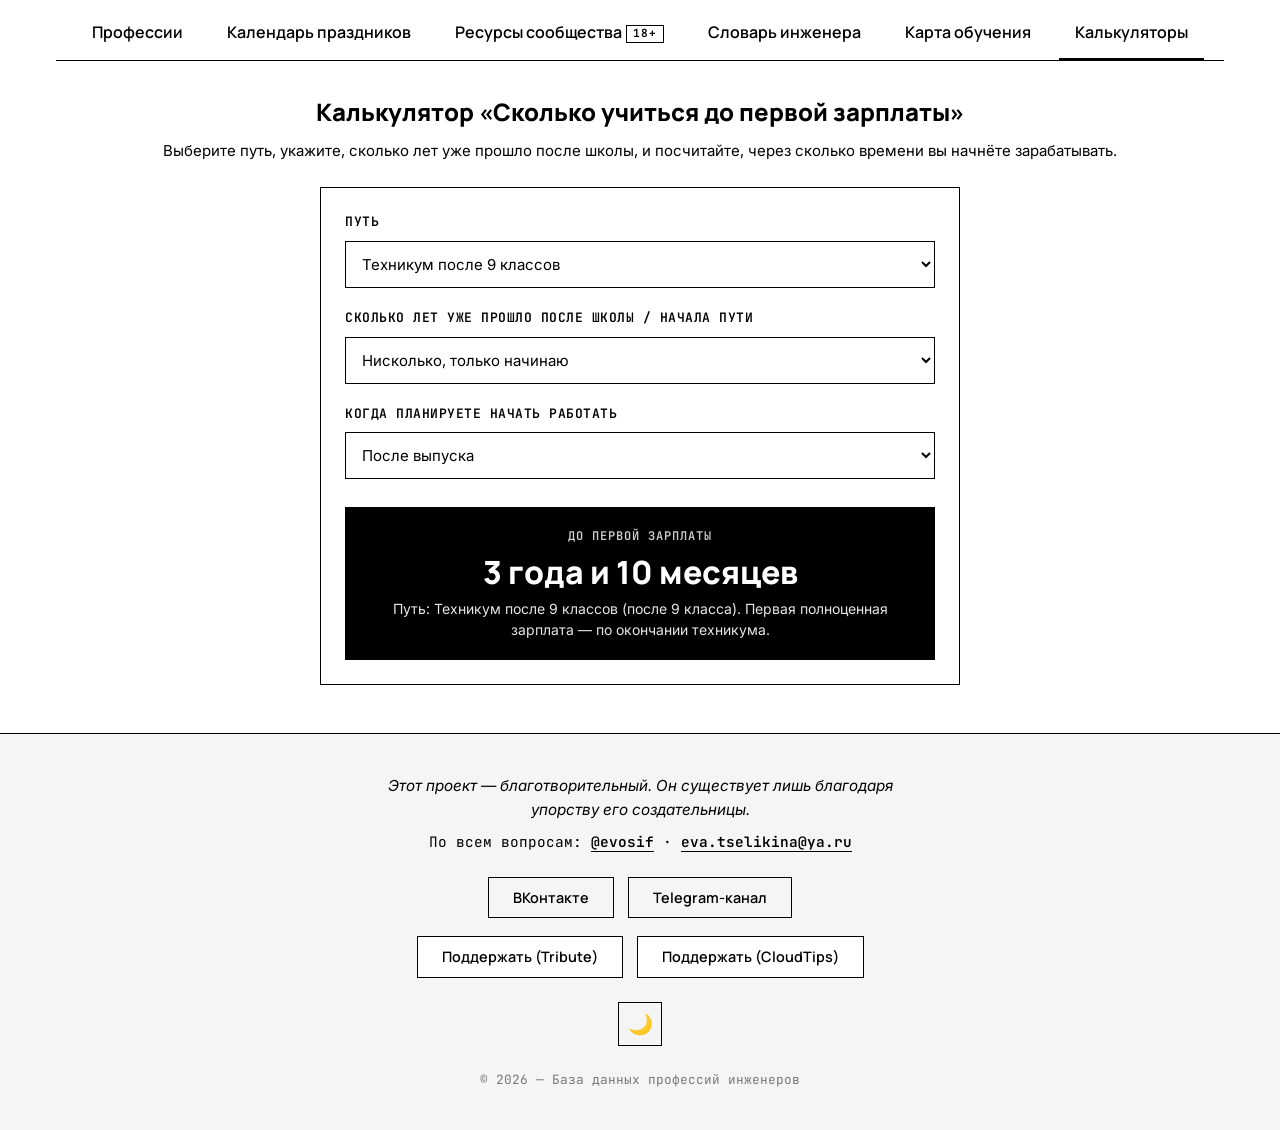
==== calculator.html @ 5b9c7bde "Let's go" ====
<!DOCTYPE html>
<html lang="ru">
<head>
    <meta charset="UTF-8">
    <meta name="viewport" content="width=device-width, initial-scale=1.0">
    <title>Калькуляторы — База данных профессий инженеров</title>
    <link rel="stylesheet" href="style.css">
</head>
<body>
    <div class="eng-calendar-root">
        <nav class="eng-tabs">
            <a href="index.html" class="eng-tab">Профессии</a>
            <a href="calendar.html" class="eng-tab">Календарь праздников</a>
            <a href="resources.html" class="eng-tab">Ресурсы сообщества<span class="age-badge">18+</span></a>
            <a href="dictionary.html" class="eng-tab">Словарь инженера</a>
            <a href="map.html" class="eng-tab">Карта обучения</a>
            <a href="calculator.html" class="eng-tab active">Калькуляторы</a>
        </nav>

        <main>
            <div class="calc-section">
                <h3 class="calc-heading">Калькулятор «Сколько учиться до первой зарплаты»</h3>
                <p class="calc-subtitle">Выберите путь, укажите, сколько лет уже прошло после школы, и посчитайте, через сколько времени вы начнёте зарабатывать.</p>

                <div class="calc-layout">
                    <div class="calc-controls">
                        <div class="calc-field">
                            <label for="calcPath">Путь</label>
                            <select id="calcPath">
                                <option value="college9">Техникум после 9 классов</option>
                                <option value="college11">Техникум после 11 классов</option>
                                <option value="college9_uni">Техникум → вуз</option>
                                <option value="unibach">Вуз: бакалавриат (после 11 классов)</option>
                                <option value="unispec">Вуз: специалитет (после 11 классов)</option>
                                <option value="unimaster">Вуз: бакалавриат + магистратура</option>
                            </select>
                        </div>

                        <div class="calc-field">
                            <label for="calcAge">Сколько лет уже прошло после школы / начала пути</label>
                            <select id="calcAge">
                                <option value="0">Нисколько, только начинаю</option>
                                <option value="1">1 год</option>
                                <option value="2">2 года</option>
                                <option value="3">3 года</option>
                                <option value="4">4 года</option>
                                <option value="5">5 лет</option>
                                <option value="6">6 лет и больше</option>
                            </select>
                        </div>

                        <div class="calc-field">
                            <label for="calcWork">Когда планируете начать работать</label>
                            <select id="calcWork">
                                <option value="after">После выпуска</option>
                                <option value="during">Во время учёбы (совмещать)</option>
                            </select>
                        </div>

                        <div class="calc-result">
                            <p class="calc-result-label">До первой зарплаты</p>
                            <p class="calc-result-value" id="calcResultValue">—</p>
                            <p class="calc-result-hint" id="calcResultHint"></p>
                        </div>
                    </div>
                </div>
            </div>
        </main>
    </div>

    <footer>
        <div class="container">
            <div class="footer-mission">
                <p class="footer-mission-text">Этот проект — благотворительный. Он существует лишь благодаря упорству его создательницы.</p>
                <p class="footer-mission-contact">По всем вопросам: <a href="https://t.me/evosif" class="footer-contact-link" target="_blank" rel="noopener noreferrer">@evosif</a> · <a href="mailto:eva.tselikina@ya.ru" class="footer-contact-link">eva.tselikina@ya.ru</a></p>
            </div>
            <div class="footer-links">
                <a href="https://vk.ru/engigirling" class="footer-btn" target="_blank" rel="noopener noreferrer">ВКонтакте</a>
                <a href="https://t.me/enjigirling" class="footer-btn" target="_blank" rel="noopener noreferrer">Telegram-канал</a>
            </div>
            <div class="footer-donations">
                <a href="https://web.tribute.tg/d/Mue" class="footer-btn footer-btn--donate" target="_blank" rel="noopener noreferrer">Поддержать (Tribute)</a>
                <a href="https://pay.cloudtips.ru/p/72472d16" class="footer-btn footer-btn--donate" target="_blank" rel="noopener noreferrer">Поддержать (CloudTips)</a>
            </div>
            <div class="footer-theme">
                <button class="theme-toggle" id="themeToggle" aria-label="Переключить тему">🌙</button>
            </div>
            <p class="footer-copy">© 2026 — База данных профессий инженеров</p>
        </div>
    </footer>

    <script src="map-calc.js"></script>
    <script src="theme.js"></script>
</body>
</html>
---- style.css ----
@import url('https://fonts.googleapis.com/css2?family=Manrope:wght@400;600;700;800&family=Inter:wght@400;500;600&family=JetBrains+Mono:wght@400;600&display=swap');

/* ============================
   ENGINEER.CALENDAR — FULL CSS
   Чёрно-белая инженерная тема
   ============================ */

:root {
  --bg: #FFFFFF;
  --bg-block: #F5F5F5;
  --text-primary: #000000;
  --text-body: #000000;
  --text-secondary: #000000;
  --border: #000000;
  --btn-bg: #000000;
  --btn-text: #FFFFFF;
  --font-heading: 'Manrope', 'Segoe UI', sans-serif;
  --font-body: 'Inter', -apple-system, BlinkMacSystemFont, 'Segoe UI', Roboto, Arial, sans-serif;
  --font-mono: 'JetBrains Mono', 'Consolas', monospace;
  --radius: 0px;
  --gap: 24px;
  --container: 1200px;
  --step: 8px;
}

.theme-dark {
  --bg: #121212;
  --bg-block: #1E1E1E;
  --text-primary: #FFFFFF;
  --text-body: #E0E0E0;
  --text-secondary: #FFFFFF;
  --border: #FFFFFF;
  --btn-bg: #FFFFFF;
  --btn-text: #000000;
}

.theme-toggle {
  position: static;
  width: 44px;
  height: 44px;
  background: none;
  border: 1px solid var(--border);
  color: var(--text-primary);
  font-size: 20px;
  cursor: pointer;
  border-radius: var(--radius);
  line-height: 1;
  z-index: 10;
}

.footer-theme {
  display: flex;
  justify-content: center;
  margin: 0 0 24px;
}

* {
  margin: 0;
  padding: 0;
  box-sizing: border-box;
}

body {
  font-family: var(--font-body);
  color: var(--text-body);
  background: var(--bg);
  line-height: 1.6;
  -webkit-font-smoothing: antialiased;
  transition: background 0.2s ease, color 0.2s ease;
}

.eng-calendar-root {
  max-width: var(--container);
  margin: 0 auto;
  padding: 0 16px;
  position: relative;
}

.eng-tabs {
  display: flex;
  justify-content: center;
  gap: 12px;
  margin-bottom: 32px;
  flex-wrap: wrap;
  border-bottom: 1px solid var(--border);
  padding-top: 8px;
}

.eng-tab {
  background: none;
  border: none;
  padding: 12px 16px;
  color: var(--text-secondary);
  font-family: var(--font-heading);
  font-size: 16px;
  font-weight: 600;
  cursor: pointer;
  border-bottom: 2px solid transparent;
  text-decoration: none;
  transition: color 0.2s ease, border-color 0.2s ease;
}

.eng-tab:hover {
  color: var(--text-primary);
}

.eng-tab.active {
  color: var(--text-primary);
  border-bottom-color: var(--text-primary);
}

.age-badge {
  display: inline-block;
  padding: 0 6px;
  border: 1px solid currentColor;
  color: inherit;
  font-family: var(--font-mono);
  font-size: 0.7rem;
  font-weight: 600;
  letter-spacing: 1px;
  line-height: 1.4;
  margin-left: 4px;
  vertical-align: middle;
}

.eng-filters {
  display: flex;
  justify-content: center;
  align-items: center;
  gap: 16px;
  margin-bottom: 32px;
  flex-wrap: wrap;
}

.eng-filters select,
.eng-filters input[type="text"] {
  padding: 10px 12px;
  border: 1px solid var(--border);
  background: var(--bg);
  font-family: var(--font-body);
  font-size: 14px;
  color: var(--text-primary);
  border-radius: var(--radius);
  outline: none;
  transition: border-color 0.2s ease;
}

.eng-filters select:focus,
.eng-filters input[type="text"]:focus {
  border-color: var(--text-primary);
}

.eng-filter-btn {
  padding: 10px 16px;
  border: 1px solid var(--border);
  background: var(--bg);
  color: var(--text-primary);
  font-family: var(--font-heading);
  font-size: 14px;
  font-weight: 600;
  cursor: pointer;
  border-radius: var(--radius);
  transition: border-color 0.2s ease, background 0.2s ease;
}

.eng-filter-btn:hover {
  border-color: var(--text-primary);
}

.eng-filter-btn.active {
  background: var(--btn-bg);
  color: var(--btn-text);
  border-color: var(--btn-bg);
}

.eng-months-wrap {
  display: flex;
  justify-content: center;
  flex-wrap: wrap;
  gap: 8px;
  padding-bottom: 8px;
}

.eng-month-btn {
  flex-shrink: 0;
  padding: 10px 16px;
  border: 1px solid var(--border);
  background: var(--bg);
  color: var(--text-primary);
  font-family: var(--font-heading);
  font-size: 14px;
  font-weight: 500;
  cursor: pointer;
  border-radius: var(--radius);
  transition: border-color 0.2s ease, background 0.2s ease;
}

.eng-month-btn:hover {
  border-color: var(--text-primary);
}

.eng-month-btn.active {
  background: var(--btn-bg);
  color: var(--btn-text);
  border-color: var(--btn-bg);
}

.eng-grid {
  display: grid;
  grid-template-columns: repeat(auto-fill, minmax(300px, 1fr));
  gap: var(--gap);
}

#professionsGrid {
  grid-template-columns: repeat(auto-fit, minmax(min(300px, 100%), 1fr));
  align-items: stretch;
}

.eng-card {
  background: var(--bg);
  border: 1px solid var(--border);
  border-radius: var(--radius);
  padding: 24px;
  display: flex;
  flex-direction: column;
  gap: 12px;
  transition: transform 0.2s ease, border-color 0.2s ease;
}

#professionsGrid .eng-card {
  min-width: 0;
}

.eng-card:hover {
  transform: scale(1.02);
  border-color: var(--text-primary);
}

.eng-card--link {
  text-decoration: none;
  color: inherit;
}

.eng-card--clickable {
  cursor: pointer;
}

.eng-date {
  font-family: var(--font-mono);
  font-size: 16px;
  font-weight: 700;
  color: var(--btn-text);
  background: var(--btn-bg);
  padding: 8px;
  text-align: center;
  border-radius: var(--radius);
  letter-spacing: 1px;
}

.eng-icon {
  font-size: 2rem;
  text-align: center;
}

.eng-title {
  font-family: var(--font-heading);
  font-size: 20px;
  font-weight: 700;
  color: var(--text-primary);
  margin: 0;
  overflow-wrap: break-word;
  word-break: normal;
  hyphens: auto;
}

.eng-prof {
  font-family: var(--font-body);
  font-size: 13px;
  color: var(--text-secondary);
  text-transform: uppercase;
  letter-spacing: 0.5px;
  margin: 0;
}

.eng-salary {
  font-family: var(--font-mono);
  font-size: 15px;
  font-weight: 600;
  color: var(--text-primary);
  margin: 0;
}

.eng-desc {
  font-family: var(--font-body);
  font-size: 14px;
  line-height: 1.5;
  color: var(--text-body);
  margin: 0;
  overflow-wrap: break-word;
  word-break: normal;
}

.eng-resource-link {
  margin-top: auto;
  font-family: var(--font-heading);
  font-size: 14px;
  font-weight: 600;
  color: var(--text-primary);
  border-bottom: 1px solid var(--text-primary);
}

.eng-divider {
  border: none;
  border-top: 1px solid var(--border);
  margin: 48px 0;
}

.eng-btn {
  display: inline-block;
  background: var(--btn-bg);
  color: var(--btn-text);
  padding: 14px 24px;
  border: none;
  border-radius: var(--radius);
  font-family: var(--font-heading);
  font-size: 16px;
  font-weight: 600;
  cursor: pointer;
  text-decoration: none;
  transition: background 0.2s ease;
}

.eng-btn:hover {
  background: var(--btn-bg);
}

.eng-empty {
  text-align: center;
  padding: 64px 16px;
  color: var(--text-secondary);
  font-size: 16px;
  border: 1px dashed var(--border);
}

.eng-pagination {
  display: flex;
  justify-content: space-between;
  align-items: center;
  margin-top: 48px;
  padding-top: 24px;
  border-top: 1px solid var(--border);
}

.eng-pagination button {
  padding: 10px 20px;
  border: 1px solid var(--border);
  background: var(--bg);
  color: var(--text-primary);
  font-family: var(--font-heading);
  font-size: 14px;
  font-weight: 600;
  cursor: pointer;
  border-radius: var(--radius);
  transition: border-color 0.2s ease, background 0.2s ease;
}

.eng-pagination button:hover {
  border-color: var(--text-primary);
  background: var(--bg-block);
}

.eng-pagination button:disabled {
  opacity: 0.3;
  cursor: default;
}

.eng-pagination span {
  font-family: var(--font-mono);
  font-size: 14px;
  color: var(--text-secondary);
}

/* ==== Модальное окно ==== */
.modal-overlay {
  display: none;
  position: fixed;
  top: 0; left: 0; right: 0; bottom: 0;
  background: rgba(0,0,0,0.6);
  z-index: 1000;
  overflow-y: auto;
  padding: 30px 16px;
}

.modal-overlay.active { display: block; }

.modal {
  background: var(--bg);
  max-width: 760px;
  margin: 0 auto;
  padding: 32px;
  position: relative;
  border: 1px solid var(--border);
  border-radius: var(--radius);
}

.modal-close {
  position: absolute;
  top: 12px;
  right: 16px;
  background: none;
  border: none;
  font-size: 1.8rem;
  cursor: pointer;
  color: var(--text-secondary);
  line-height: 1;
}
.modal-close:hover { color: var(--text-primary); }

.modal-header {
  display: flex;
  align-items: center;
  gap: 12px;
  margin-bottom: 24px;
  padding-bottom: 16px;
  border-bottom: 2px solid var(--text-primary);
}

.modal-header .icon { font-size: 2.5rem; }
.modal-header h2 {
  font-family: var(--font-heading);
  font-size: 1.6rem;
  color: var(--text-primary);
}

.modal-section { margin-bottom: 24px; }

.modal-section h3 {
  font-family: var(--font-heading);
  font-size: 1.1rem;
  margin-bottom: 10px;
  color: var(--text-primary);
  display: flex;
  align-items: center;
  gap: 8px;
}

.modal-section h3::before {
  content: '';
  display: inline-block;
  width: 4px;
  height: 18px;
  background: var(--text-primary);
}

.info-grid {
  display: grid;
  grid-template-columns: repeat(auto-fit, minmax(160px, 1fr));
  gap: 12px;
}

.info-item {
  background: var(--bg-block);
  padding: 12px;
  border: 1px solid var(--border);
  border-radius: var(--radius);
}

.info-item .label { font-size: 0.8rem; color: var(--text-secondary); display: block; margin-bottom: 4px; }
.info-item .value { font-family: var(--font-mono); font-size: 0.95rem; font-weight: 600; color: var(--text-primary); }

.career-list { list-style: none; border: 1px solid var(--border); border-radius: var(--radius); }

.career-list li {
  display: grid;
  grid-template-columns: 1fr 120px 130px;
  gap: 12px;
  align-items: center;
  padding: 10px 14px;
  border-bottom: 1px solid var(--border);
}
.career-list li:last-child { border-bottom: none; }
.career-list .role { font-weight: 500; }
.career-list .meta { color: var(--text-secondary); font-size: 0.85rem; text-align: center; }
.career-list .sal { font-family: var(--font-mono); font-weight: 600; text-align: right; }

.day-grid { display: grid; gap: 8px; }

.day-item {
  display: grid;
  grid-template-columns: 90px 1fr;
  gap: 12px;
  padding: 10px 14px;
  background: var(--bg-block);
  border: 1px solid var(--border);
  border-radius: var(--radius);
}
.day-item .time { font-family: var(--font-mono); font-weight: 600; }
.day-item .desc { color: var(--text-body); font-size: 0.95rem; }

.two-col { display: grid; grid-template-columns: 1fr 1fr; gap: 12px; }
.two-col .col { padding: 16px; border: 1px solid var(--border); border-radius: var(--radius); }
.two-col .col.easy { background: var(--bg-block); border-left: 4px solid var(--text-primary); }
.two-col .col.hard { background: var(--bg-block); border-left: 4px solid var(--text-secondary); }
.two-col .col h4 { font-family: var(--font-heading); font-size: 0.95rem; margin-bottom: 6px; }
.two-col .col p { font-size: 0.9rem; color: var(--text-body); }

.tag-list { display: flex; flex-wrap: wrap; gap: 6px; }
.tag {
  background: var(--bg-block);
  padding: 5px 12px;
  font-family: var(--font-mono);
  font-size: 0.8rem;
  border: 1px solid var(--border);
  border-radius: var(--radius);
  color: var(--text-body);
}

/* ==== Подвал ==== */
footer {
  background: var(--bg-block);
  color: var(--text-secondary);
  text-align: center;
  padding: 40px 0;
  border-top: 1px solid var(--border);
  margin-top: 48px;
}

.footer-mission { max-width: 560px; margin: 0 auto 24px; padding: 0 10px; }

.footer-mission-text {
  font-family: var(--font-body);
  font-size: 0.95rem;
  line-height: 1.6;
  color: var(--text-body);
  margin-bottom: 8px;
  font-style: italic;
}

.footer-mission-contact { font-family: var(--font-mono); font-size: 0.9rem; color: var(--text-secondary); }

.footer-contact-link {
  color: var(--text-primary);
  text-decoration: none;
  font-weight: 600;
  border-bottom: 1px solid var(--border);
  transition: all 0.2s;
}
.footer-contact-link:hover { border-bottom-color: var(--text-primary); }

.footer-links,
.footer-donations {
  display: flex;
  justify-content: center;
  gap: 14px;
  margin-bottom: 18px;
  flex-wrap: wrap;
}
.footer-donations { margin-bottom: 24px; }

.footer-btn {
  padding: 8px 24px;
  background: transparent;
  color: var(--text-primary);
  text-decoration: none;
  font-family: var(--font-heading);
  font-weight: 600;
  font-size: 0.9rem;
  border: 1px solid var(--border);
  border-radius: var(--radius);
  transition: all 0.2s;
}
.footer-btn:hover { background: var(--btn-bg); color: var(--btn-text); border-color: var(--btn-bg); }
.footer-btn--donate { border-color: var(--border); background: var(--bg); }

.footer-copy { font-family: var(--font-mono); font-size: 0.8rem; opacity: 0.5; }

/* ============================================
   ИНТЕРАКТИВНАЯ КАРТА ОБУЧЕНИЯ
   ============================================ */
.map-intro {
  text-align: center;
  margin-bottom: 32px;
}

.map-title {
  font-family: var(--font-heading);
  font-size: 28px;
  font-weight: 800;
  color: var(--text-primary);
  margin-bottom: 8px;
}

.map-subtitle {
  font-family: var(--font-body);
  font-size: 15px;
  color: var(--text-body);
  max-width: 640px;
  margin: 0 auto;
}

.map-layout {
  display: grid;
  grid-template-columns: 1.6fr 1fr;
  gap: 32px;
  align-items: start;
}

.map-canvas {
  border: 1px solid var(--border);
  padding: 16px;
  background: var(--bg);
}

.eng-map-svg {
  width: 100%;
  height: auto;
  display: block;
}

.eng-district {
  fill: var(--bg-block);
  stroke: var(--border);
  stroke-width: 1.5;
  cursor: pointer;
  transition: fill 0.2s ease;
}

.eng-district--ready {
  pointer-events: auto;
}

.eng-district:hover,
.eng-district.hover {
  fill: #D9D9D9;
}

.eng-district.active {
  fill: var(--btn-bg);
  stroke-width: 2.5;
}

.eng-marker {
  fill: var(--btn-bg);
  stroke: var(--bg);
  stroke-width: 2;
  cursor: pointer;
  pointer-events: all;
}

.eng-marker.active {
  fill: var(--btn-bg);
  stroke: var(--bg);
  stroke-width: 2;
}

.eng-district-label {
  font-family: var(--font-mono);
  font-size: 13px;
  font-weight: 600;
  fill: var(--text-primary);
  text-anchor: middle;
  pointer-events: none;
  user-select: none;
}

.map-sidebar {
  border: 1px solid var(--border);
  padding: 20px;
  background: var(--bg);
}

.map-reset {
  width: 100%;
  margin-bottom: 20px;
  text-align: center;
}

.map-toggle {
  display: flex;
  gap: 8px;
  margin-bottom: 20px;
  flex-wrap: wrap;
}

.map-toggle .eng-filter-btn {
  flex: 1;
  min-width: 130px;
}

.map-explain {
  border: 1px solid var(--border);
  background: var(--bg-block);
  padding: 14px;
  margin-bottom: 20px;
}

.map-explain-title {
  font-family: var(--font-heading);
  font-size: 14px;
  font-weight: 700;
  color: var(--text-primary);
  margin-bottom: 6px;
}

.map-explain p {
  font-family: var(--font-body);
  font-size: 13px;
  line-height: 1.55;
  color: var(--text-body);
  margin-bottom: 6px;
}
.map-explain p:last-child { margin-bottom: 0; }

.map-panel-head {
  display: flex;
  align-items: baseline;
  justify-content: space-between;
  gap: 8px;
  margin-bottom: 16px;
  padding-bottom: 12px;
  border-bottom: 2px solid var(--text-primary);
  flex-wrap: wrap;
}

.map-count {
  font-family: var(--font-mono);
  font-size: 13px;
  color: var(--text-secondary);
}

.map-uni-list {
  display: flex;
  flex-direction: column;
  gap: 16px;
}

.map-uni-card {
  border: 1px solid var(--border);
  padding: 14px;
  background: var(--bg-block);
}

.map-uni-name {
  font-family: var(--font-heading);
  font-size: 16px;
  font-weight: 700;
  color: var(--text-primary);
  margin-bottom: 2px;
}

.map-uni-city {
  font-family: var(--font-body);
  font-size: 13px;
  color: var(--text-secondary);
  margin-bottom: 6px;
}

.map-uni-kind {
  font-family: var(--font-mono);
  font-size: 11px;
  text-transform: uppercase;
  letter-spacing: 0.5px;
}

.map-uni-profile {
  display: inline-block;
  font-family: var(--font-mono);
  font-size: 11px;
  font-weight: 600;
  letter-spacing: 0.5px;
  text-transform: uppercase;
  border: 1px solid var(--border);
  padding: 2px 8px;
  color: var(--text-primary);
  margin-bottom: 8px;
}

.map-uni-focus {
  font-family: var(--font-body);
  font-size: 14px;
  color: var(--text-body);
  margin-bottom: 10px;
}

.map-detail-list {
  border-top: 1px solid var(--border);
}

.map-detail {
  display: grid;
  grid-template-columns: 130px 1fr;
  gap: 10px;
  padding: 8px 0;
  border-bottom: 1px dashed var(--border);
}
.map-detail:last-child { border-bottom: none; }

.map-detail-label {
  font-family: var(--font-mono);
  font-size: 12px;
  font-weight: 600;
  color: var(--text-secondary);
  text-transform: uppercase;
  letter-spacing: 0.3px;
}

.map-detail-value {
  font-family: var(--font-body);
  font-size: 13px;
  line-height: 1.45;
  color: var(--text-body);
}

.map-detail-value.ok {
  font-weight: 600;
}

.map-placeholder {
  text-align: center;
  padding: 32px 8px;
  border: 1px dashed var(--border);
}

.map-placeholder-title {
  font-family: var(--font-heading);
  font-size: 17px;
  font-weight: 700;
  color: var(--text-primary);
  margin-bottom: 8px;
}

.map-placeholder-text {
  font-family: var(--font-body);
  font-size: 14px;
  color: var(--text-body);
}

/* ============================================
   КАЛЬКУЛЯТОР
   ============================================ */
.calc-section {
  margin-top: 16px;
}

.calc-heading {
  font-family: var(--font-heading);
  font-size: 24px;
  font-weight: 800;
  color: var(--text-primary);
  text-align: center;
  margin-bottom: 8px;
}

.calc-subtitle {
  font-family: var(--font-body);
  font-size: 15px;
  color: var(--text-body);
  text-align: center;
  margin-bottom: 24px;
}

.calc-layout {
  max-width: 640px;
  margin: 0 auto;
  border: 1px solid var(--border);
  padding: 24px;
  background: var(--bg);
}

.calc-controls {
  display: flex;
  flex-direction: column;
  gap: 20px;
}

.calc-field {
  display: flex;
  flex-direction: column;
  gap: 8px;
}

.calc-field label {
  font-family: var(--font-mono);
  font-size: 13px;
  font-weight: 600;
  text-transform: uppercase;
  letter-spacing: 0.5px;
  color: var(--text-secondary);
}

.calc-field select {
  padding: 12px;
  border: 1px solid var(--border);
  background: var(--bg);
  font-family: var(--font-body);
  font-size: 15px;
  color: var(--text-primary);
  border-radius: var(--radius);
  outline: none;
}

.calc-field select:focus {
  border-color: var(--text-primary);
}

.calc-result {
  margin-top: 8px;
  padding: 20px;
  background: var(--btn-bg);
  text-align: center;
}

.calc-result-label {
  font-family: var(--font-mono);
  font-size: 12px;
  font-weight: 600;
  text-transform: uppercase;
  letter-spacing: 1px;
  color: var(--btn-text);
  opacity: 0.8;
  margin-bottom: 8px;
}

.calc-result-value {
  font-family: var(--font-heading);
  font-size: 32px;
  font-weight: 800;
  color: var(--btn-text);
  line-height: 1.1;
  margin-bottom: 8px;
}

.calc-result-hint {
  font-family: var(--font-body);
  font-size: 14px;
  line-height: 1.5;
  color: var(--btn-text);
  opacity: 0.9;
}

/* ============================================
   ЛЬГОТЫ И ОЛИМПИАДЫ
   ============================================ */
.benefits-section {
  margin-top: 16px;
}

.benefits-heading {
  font-family: var(--font-heading);
  font-size: 24px;
  font-weight: 800;
  color: var(--text-primary);
  text-align: center;
  margin-bottom: 24px;
}

.benefits-grid {
  display: grid;
  grid-template-columns: repeat(auto-fill, minmax(300px, 1fr));
  gap: var(--gap);
}

.benefit-card {
  background: var(--bg);
  border: 1px solid var(--border);
  border-radius: var(--radius);
  padding: 20px;
}

.benefit-title {
  font-family: var(--font-heading);
  font-size: 17px;
  font-weight: 700;
  color: var(--text-primary);
  margin-bottom: 10px;
}

.benefit-card p {
  font-family: var(--font-body);
  font-size: 14px;
  line-height: 1.55;
  color: var(--text-body);
}

.benefits-note {
  margin-top: 24px;
  padding: 14px;
  border: 1px dashed var(--border);
  font-family: var(--font-body);
  font-size: 13px;
  line-height: 1.5;
  color: var(--text-body);
}

/* ============================================
   ДОПОЛНИТЕЛЬНЫЕ ДАННЫЕ В КАРТОЧКЕ ПРОФЕССИИ
   ============================================ */
.eng-card-info {
  display: grid;
  grid-template-columns: 1fr 1fr;
  gap: 8px 14px;
  padding-top: 12px;
  margin-top: 4px;
  border-top: 1px dashed var(--border);
}

.eng-card-info > div {
  display: flex;
  flex-direction: column;
  gap: 2px;
  min-width: 0;
}

.eng-card-info > div span {
  font-family: var(--font-mono);
  font-size: 10px;
  font-weight: 600;
  letter-spacing: 0.4px;
  text-transform: uppercase;
  color: var(--text-secondary);
  opacity: 0.7;
}

.eng-card-info > div b {
  font-family: var(--font-mono);
  font-size: 13px;
  font-weight: 600;
  color: var(--text-primary);
  overflow-wrap: break-word;
}

.eng-card-edu {
  font-family: var(--font-body);
  font-size: 13px;
  color: var(--text-body);
  margin: 0;
  padding-top: 10px;
  border-top: 1px dashed var(--border);
}

.eng-card-edu span {
  font-family: var(--font-mono);
  font-size: 10px;
  font-weight: 600;
  letter-spacing: 0.4px;
  text-transform: uppercase;
  color: var(--text-secondary);
  opacity: 0.7;
  margin-right: 6px;
}

.eng-card-growth {
  padding-top: 10px;
  border-top: 1px dashed var(--border);
}

.eng-card-growth-title {
  font-family: var(--font-mono);
  font-size: 10px;
  font-weight: 600;
  letter-spacing: 0.4px;
  text-transform: uppercase;
  color: var(--text-secondary);
  opacity: 0.7;
  margin: 0 0 6px;
}

.eng-card-growth ul {
  list-style: none;
  padding: 0;
  margin: 0;
  display: flex;
  flex-direction: column;
  gap: 4px;
}

.eng-card-growth li {
  display: grid;
  grid-template-columns: 1fr auto;
  gap: 4px 8px;
  font-size: 12px;
  line-height: 1.35;
}

.eng-card-growth li b {
  font-weight: 600;
  color: var(--text-primary);
}

.eng-card-growth li span {
  color: var(--text-secondary);
  font-size: 11px;
}

.eng-card-growth li i {
  grid-column: 1 / -1;
  font-style: normal;
  font-family: var(--font-mono);
  font-size: 12px;
  color: var(--text-primary);
}

/* ==== Стили содержимого модалки ==== */
.modal-body h3 {
  font-family: var(--font-heading);
  font-size: 15px;
  font-weight: 700;
  color: var(--text-primary);
  margin: 20px 0 8px;
  padding-left: 10px;
  border-left: 3px solid var(--text-primary);
}

.modal-body h3:first-child {
  margin-top: 0;
}

.modal-body p {
  font-family: var(--font-body);
  font-size: 14px;
  line-height: 1.55;
  color: var(--text-body);
  margin: 0 0 6px;
  overflow-wrap: break-word;
}

.modal-body ul {
  list-style: none;
  padding: 0;
  margin: 0 0 10px;
  border: 1px solid var(--border);
}

.modal-body ul li {
  padding: 8px 12px;
  font-size: 13px;
  line-height: 1.5;
  border-bottom: 1px solid var(--border);
  overflow-wrap: break-word;
}

.modal-body ul li:last-child {
  border-bottom: none;
}

.modal-regions {
  display: grid;
  grid-template-columns: 1fr 1fr;
}

.modal-regions li {
  display: flex;
  justify-content: space-between;
  gap: 8px;
}

.modal-regions li span {
  font-family: var(--font-mono);
  font-size: 11px;
  letter-spacing: 0.4px;
  text-transform: uppercase;
  color: var(--text-secondary);
  opacity: 0.75;
}

.modal-regions li b {
  font-family: var(--font-mono);
  font-size: 12px;
  font-weight: 600;
  color: var(--text-primary);
}

@media (max-width: 900px) {
  .map-layout {
    grid-template-columns: 1fr;
  }
}

@media (max-width: 768px) {
  #professionsGrid {
    gap: 16px;
  }

  #professionsGrid .eng-card {
    padding: 16px;
    gap: 10px;
  }

  #professionsGrid .eng-title {
    font-size: 18px;
  }

  .map-title { font-size: 22px; }
  .map-sidebar { padding: 16px; }
  .map-detail { grid-template-columns: 1fr; gap: 2px; }
  .benefits-heading { font-size: 20px; }
  .calc-heading { font-size: 20px; }
  .calc-result-value { font-size: 26px; }
  .calc-layout { padding: 16px; }

  .theme-toggle {
    position: static;
  }

  .modal-regions {
    grid-template-columns: 1fr;
  }
}

@media (max-width: 600px) {
  .eng-card-info {
    grid-template-columns: 1fr 1fr;
  }
}

/* ==== Анимация появления ==== */
@keyframes eng-fade-in {
  from {
    opacity: 0;
    transform: translateY(8px);
  }
  to {
    opacity: 1;
    transform: translateY(0);
  }
}

.eng-card {
  animation: eng-fade-in 0.3s ease;
}
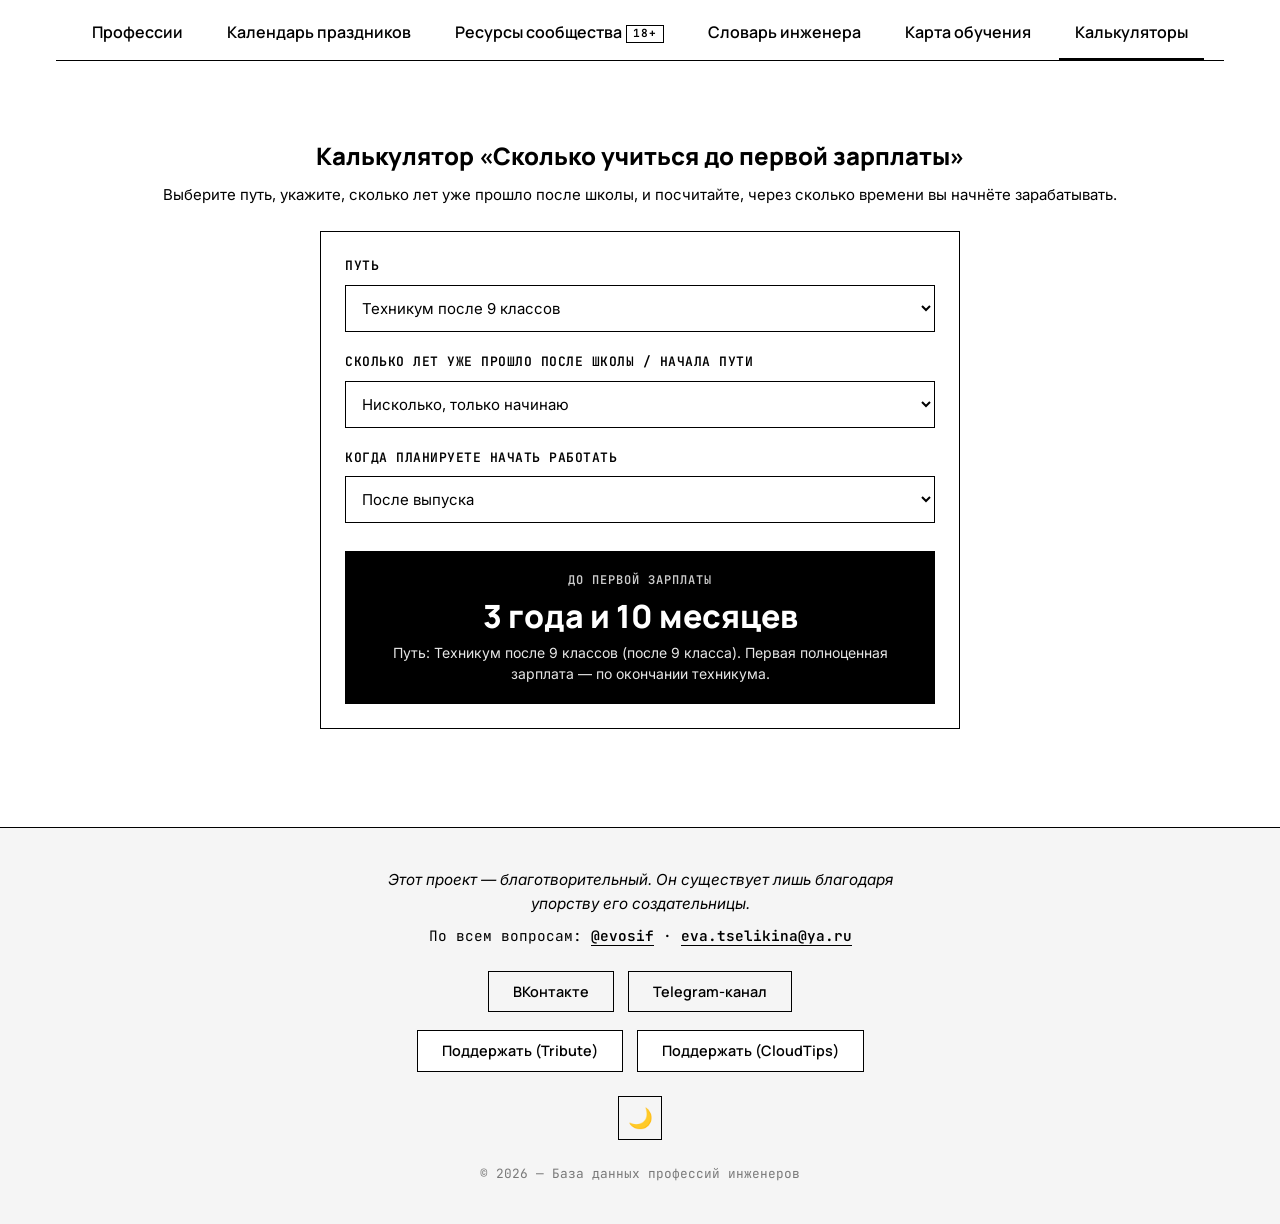
==== commit a60f1095: "Style fix" ====
--- a/calculator.html
+++ b/calculator.html
@@ -17,7 +17,7 @@
             <a href="calculator.html" class="eng-tab active">Калькуляторы</a>
         </nav>
 
-        <main>
+        <main class="site-page">
             <div class="calc-section">
                 <h3 class="calc-heading">Калькулятор «Сколько учиться до первой зарплаты»</h3>
                 <p class="calc-subtitle">Выберите путь, укажите, сколько лет уже прошло после школы, и посчитайте, через сколько времени вы начнёте зарабатывать.</p>
--- a/style.css
+++ b/style.css
@@ -1,9 +1,4 @@
 @import url('https://fonts.googleapis.com/css2?family=Manrope:wght@400;600;700;800&family=Inter:wght@400;500;600&family=JetBrains+Mono:wght@400;600&display=swap');
-
-/* ============================
-   ENGINEER.CALENDAR — FULL CSS
-   Чёрно-белая инженерная тема
-   ============================ */
 
 :root {
   --bg: #FFFFFF;
@@ -14,13 +9,12 @@
   --border: #000000;
   --btn-bg: #000000;
   --btn-text: #FFFFFF;
-  --font-heading: 'Manrope', 'Segoe UI', sans-serif;
-  --font-body: 'Inter', -apple-system, BlinkMacSystemFont, 'Segoe UI', Roboto, Arial, sans-serif;
-  --font-mono: 'JetBrains Mono', 'Consolas', monospace;
+  --font-heading: 'Manrope', sans-serif;
+  --font-body: 'Inter', sans-serif;
+  --font-mono: 'JetBrains Mono', monospace;
   --radius: 0px;
   --gap: 24px;
   --container: 1200px;
-  --step: 8px;
 }
 
 .theme-dark {
@@ -34,26 +28,6 @@
   --btn-text: #000000;
 }
 
-.theme-toggle {
-  position: static;
-  width: 44px;
-  height: 44px;
-  background: none;
-  border: 1px solid var(--border);
-  color: var(--text-primary);
-  font-size: 20px;
-  cursor: pointer;
-  border-radius: var(--radius);
-  line-height: 1;
-  z-index: 10;
-}
-
-.footer-theme {
-  display: flex;
-  justify-content: center;
-  margin: 0 0 24px;
-}
-
 * {
   margin: 0;
   padding: 0;
@@ -65,15 +39,13 @@
   color: var(--text-body);
   background: var(--bg);
   line-height: 1.6;
-  -webkit-font-smoothing: antialiased;
-  transition: background 0.2s ease, color 0.2s ease;
+  transition: background 0.2s, color 0.2s;
 }
 
 .eng-calendar-root {
   max-width: var(--container);
   margin: 0 auto;
   padding: 0 16px;
-  position: relative;
 }
 
 .eng-tabs {
@@ -97,7 +69,7 @@
   cursor: pointer;
   border-bottom: 2px solid transparent;
   text-decoration: none;
-  transition: color 0.2s ease, border-color 0.2s ease;
+  transition: color 0.2s, border-color 0.2s;
 }
 
 .eng-tab:hover {
@@ -142,7 +114,7 @@
   color: var(--text-primary);
   border-radius: var(--radius);
   outline: none;
-  transition: border-color 0.2s ease;
+  transition: border-color 0.2s;
 }
 
 .eng-filters select:focus,
@@ -160,7 +132,7 @@
   font-weight: 600;
   cursor: pointer;
   border-radius: var(--radius);
-  transition: border-color 0.2s ease, background 0.2s ease;
+  transition: border-color 0.2s, background 0.2s;
 }
 
 .eng-filter-btn:hover {
@@ -173,62 +145,24 @@
   border-color: var(--btn-bg);
 }
 
-.eng-months-wrap {
-  display: flex;
-  justify-content: center;
-  flex-wrap: wrap;
-  gap: 8px;
-  padding-bottom: 8px;
-}
-
-.eng-month-btn {
-  flex-shrink: 0;
-  padding: 10px 16px;
-  border: 1px solid var(--border);
-  background: var(--bg);
-  color: var(--text-primary);
-  font-family: var(--font-heading);
-  font-size: 14px;
-  font-weight: 500;
-  cursor: pointer;
-  border-radius: var(--radius);
-  transition: border-color 0.2s ease, background 0.2s ease;
-}
-
-.eng-month-btn:hover {
-  border-color: var(--text-primary);
-}
-
-.eng-month-btn.active {
-  background: var(--btn-bg);
-  color: var(--btn-text);
-  border-color: var(--btn-bg);
-}
-
 .eng-grid {
   display: grid;
   grid-template-columns: repeat(auto-fill, minmax(300px, 1fr));
   gap: var(--gap);
 }
 
-#professionsGrid {
-  grid-template-columns: repeat(auto-fit, minmax(min(300px, 100%), 1fr));
-  align-items: stretch;
-}
-
 .eng-card {
   background: var(--bg);
   border: 1px solid var(--border);
   border-radius: var(--radius);
-  padding: 24px;
+  padding: 20px 18px;
   display: flex;
   flex-direction: column;
-  gap: 12px;
-  transition: transform 0.2s ease, border-color 0.2s ease;
-}
-
-#professionsGrid .eng-card {
-  min-width: 0;
+  gap: 10px;
+  transition: transform 0.2s, border-color 0.2s;
+  cursor: pointer;
+  word-wrap: break-word;
+  overflow: hidden;
 }
 
 .eng-card:hover {
@@ -236,46 +170,24 @@
   border-color: var(--text-primary);
 }
 
-.eng-card--link {
-  text-decoration: none;
-  color: inherit;
-}
-
-.eng-card--clickable {
-  cursor: pointer;
-}
-
-.eng-date {
-  font-family: var(--font-mono);
-  font-size: 16px;
+.eng-icon {
+  font-size: 2.2rem;
+  text-align: center;
+  line-height: 1;
+}
+
+.eng-title {
+  font-family: var(--font-heading);
+  font-size: 19px;
   font-weight: 700;
-  color: var(--btn-text);
-  background: var(--btn-bg);
-  padding: 8px;
-  text-align: center;
-  border-radius: var(--radius);
-  letter-spacing: 1px;
-}
-
-.eng-icon {
-  font-size: 2rem;
-  text-align: center;
-}
-
-.eng-title {
-  font-family: var(--font-heading);
-  font-size: 20px;
-  font-weight: 700;
   color: var(--text-primary);
   margin: 0;
-  overflow-wrap: break-word;
-  word-break: normal;
-  hyphens: auto;
+  word-wrap: break-word;
 }
 
 .eng-prof {
   font-family: var(--font-body);
-  font-size: 13px;
+  font-size: 12px;
   color: var(--text-secondary);
   text-transform: uppercase;
   letter-spacing: 0.5px;
@@ -284,10 +196,12 @@
 
 .eng-salary {
   font-family: var(--font-mono);
-  font-size: 15px;
-  font-weight: 600;
+  font-size: 17px;
+  font-weight: 700;
   color: var(--text-primary);
   margin: 0;
+  padding: 4px 0;
+  border-bottom: 1px dashed var(--border);
 }
 
 .eng-desc {
@@ -296,8 +210,14 @@
   line-height: 1.5;
   color: var(--text-body);
   margin: 0;
+  word-wrap: break-word;
   overflow-wrap: break-word;
-  word-break: normal;
+  max-height: 4.5em;
+  overflow: hidden;
+  text-overflow: ellipsis;
+  display: -webkit-box;
+  -webkit-line-clamp: 3;
+  -webkit-box-orient: vertical;
 }
 
 .eng-resource-link {
@@ -307,6 +227,8 @@
   font-weight: 600;
   color: var(--text-primary);
   border-bottom: 1px solid var(--text-primary);
+  display: inline-block;
+  padding-top: 6px;
 }
 
 .eng-divider {
@@ -327,11 +249,7 @@
   font-weight: 600;
   cursor: pointer;
   text-decoration: none;
-  transition: background 0.2s ease;
-}
-
-.eng-btn:hover {
-  background: var(--btn-bg);
+  transition: background 0.2s;
 }
 
 .eng-empty {
@@ -342,56 +260,19 @@
   border: 1px dashed var(--border);
 }
 
-.eng-pagination {
-  display: flex;
-  justify-content: space-between;
-  align-items: center;
-  margin-top: 48px;
-  padding-top: 24px;
-  border-top: 1px solid var(--border);
-}
-
-.eng-pagination button {
-  padding: 10px 20px;
-  border: 1px solid var(--border);
-  background: var(--bg);
-  color: var(--text-primary);
-  font-family: var(--font-heading);
-  font-size: 14px;
-  font-weight: 600;
-  cursor: pointer;
-  border-radius: var(--radius);
-  transition: border-color 0.2s ease, background 0.2s ease;
-}
-
-.eng-pagination button:hover {
-  border-color: var(--text-primary);
-  background: var(--bg-block);
-}
-
-.eng-pagination button:disabled {
-  opacity: 0.3;
-  cursor: default;
-}
-
-.eng-pagination span {
-  font-family: var(--font-mono);
-  font-size: 14px;
-  color: var(--text-secondary);
-}
-
-/* ==== Модальное окно ==== */
 .modal-overlay {
   display: none;
   position: fixed;
-  top: 0; left: 0; right: 0; bottom: 0;
+  inset: 0;
   background: rgba(0,0,0,0.6);
   z-index: 1000;
   overflow-y: auto;
   padding: 30px 16px;
 }
 
-.modal-overlay.active { display: block; }
+.modal-overlay.active {
+  display: block;
+}
 
 .modal {
   background: var(--bg);
@@ -414,7 +295,10 @@
   color: var(--text-secondary);
   line-height: 1;
 }
-.modal-close:hover { color: var(--text-primary); }
+
+.modal-close:hover {
+  color: var(--text-primary);
+}
 
 .modal-header {
   display: flex;
@@ -425,97 +309,32 @@
   border-bottom: 2px solid var(--text-primary);
 }
 
-.modal-header .icon { font-size: 2.5rem; }
 .modal-header h2 {
   font-family: var(--font-heading);
   font-size: 1.6rem;
   color: var(--text-primary);
 }
 
-.modal-section { margin-bottom: 24px; }
-
-.modal-section h3 {
-  font-family: var(--font-heading);
-  font-size: 1.1rem;
-  margin-bottom: 10px;
-  color: var(--text-primary);
-  display: flex;
-  align-items: center;
-  gap: 8px;
-}
-
-.modal-section h3::before {
-  content: '';
-  display: inline-block;
-  width: 4px;
-  height: 18px;
-  background: var(--text-primary);
-}
-
-.info-grid {
-  display: grid;
-  grid-template-columns: repeat(auto-fit, minmax(160px, 1fr));
-  gap: 12px;
-}
-
-.info-item {
-  background: var(--bg-block);
-  padding: 12px;
-  border: 1px solid var(--border);
+.theme-toggle {
+  position: static;
+  width: 44px;
+  height: 44px;
+  background: none;
+  border: 1px solid var(--border);
+  color: var(--text-primary);
+  font-size: 20px;
+  cursor: pointer;
   border-radius: var(--radius);
-}
-
-.info-item .label { font-size: 0.8rem; color: var(--text-secondary); display: block; margin-bottom: 4px; }
-.info-item .value { font-family: var(--font-mono); font-size: 0.95rem; font-weight: 600; color: var(--text-primary); }
-
-.career-list { list-style: none; border: 1px solid var(--border); border-radius: var(--radius); }
-
-.career-list li {
-  display: grid;
-  grid-template-columns: 1fr 120px 130px;
-  gap: 12px;
-  align-items: center;
-  padding: 10px 14px;
-  border-bottom: 1px solid var(--border);
-}
-.career-list li:last-child { border-bottom: none; }
-.career-list .role { font-weight: 500; }
-.career-list .meta { color: var(--text-secondary); font-size: 0.85rem; text-align: center; }
-.career-list .sal { font-family: var(--font-mono); font-weight: 600; text-align: right; }
-
-.day-grid { display: grid; gap: 8px; }
-
-.day-item {
-  display: grid;
-  grid-template-columns: 90px 1fr;
-  gap: 12px;
-  padding: 10px 14px;
-  background: var(--bg-block);
-  border: 1px solid var(--border);
-  border-radius: var(--radius);
-}
-.day-item .time { font-family: var(--font-mono); font-weight: 600; }
-.day-item .desc { color: var(--text-body); font-size: 0.95rem; }
-
-.two-col { display: grid; grid-template-columns: 1fr 1fr; gap: 12px; }
-.two-col .col { padding: 16px; border: 1px solid var(--border); border-radius: var(--radius); }
-.two-col .col.easy { background: var(--bg-block); border-left: 4px solid var(--text-primary); }
-.two-col .col.hard { background: var(--bg-block); border-left: 4px solid var(--text-secondary); }
-.two-col .col h4 { font-family: var(--font-heading); font-size: 0.95rem; margin-bottom: 6px; }
-.two-col .col p { font-size: 0.9rem; color: var(--text-body); }
-
-.tag-list { display: flex; flex-wrap: wrap; gap: 6px; }
-.tag {
-  background: var(--bg-block);
-  padding: 5px 12px;
-  font-family: var(--font-mono);
-  font-size: 0.8rem;
-  border: 1px solid var(--border);
-  border-radius: var(--radius);
-  color: var(--text-body);
-}
-
-/* ==== Подвал ==== */
+  line-height: 1;
+  z-index: 10;
+}
+
+.footer-theme {
+  display: flex;
+  justify-content: center;
+  margin: 0 0 24px;
+}
+
 footer {
   background: var(--bg-block);
   color: var(--text-secondary);
@@ -525,7 +344,11 @@
   margin-top: 48px;
 }
 
-.footer-mission { max-width: 560px; margin: 0 auto 24px; padding: 0 10px; }
+.footer-mission {
+  max-width: 560px;
+  margin: 0 auto 24px;
+  padding: 0 10px;
+}
 
 .footer-mission-text {
   font-family: var(--font-body);
@@ -536,7 +359,11 @@
   font-style: italic;
 }
 
-.footer-mission-contact { font-family: var(--font-mono); font-size: 0.9rem; color: var(--text-secondary); }
+.footer-mission-contact {
+  font-family: var(--font-mono);
+  font-size: 0.9rem;
+  color: var(--text-secondary);
+}
 
 .footer-contact-link {
   color: var(--text-primary);
@@ -545,7 +372,10 @@
   border-bottom: 1px solid var(--border);
   transition: all 0.2s;
 }
-.footer-contact-link:hover { border-bottom-color: var(--text-primary); }
+
+.footer-contact-link:hover {
+  border-bottom-color: var(--text-primary);
+}
 
 .footer-links,
 .footer-donations {
@@ -555,7 +385,10 @@
   margin-bottom: 18px;
   flex-wrap: wrap;
 }
-.footer-donations { margin-bottom: 24px; }
+
+.footer-donations {
+  margin-bottom: 24px;
+}
 
 .footer-btn {
   padding: 8px 24px;
@@ -569,651 +402,24 @@
   border-radius: var(--radius);
   transition: all 0.2s;
 }
-.footer-btn:hover { background: var(--btn-bg); color: var(--btn-text); border-color: var(--btn-bg); }
-.footer-btn--donate { border-color: var(--border); background: var(--bg); }
-
-.footer-copy { font-family: var(--font-mono); font-size: 0.8rem; opacity: 0.5; }
-
-/* ============================================
-   ИНТЕРАКТИВНАЯ КАРТА ОБУЧЕНИЯ
-   ============================================ */
-.map-intro {
-  text-align: center;
-  margin-bottom: 32px;
-}
-
-.map-title {
-  font-family: var(--font-heading);
-  font-size: 28px;
-  font-weight: 800;
-  color: var(--text-primary);
-  margin-bottom: 8px;
-}
-
-.map-subtitle {
-  font-family: var(--font-body);
-  font-size: 15px;
-  color: var(--text-body);
-  max-width: 640px;
-  margin: 0 auto;
-}
-
-.map-layout {
-  display: grid;
-  grid-template-columns: 1.6fr 1fr;
-  gap: 32px;
-  align-items: start;
-}
-
-.map-canvas {
-  border: 1px solid var(--border);
-  padding: 16px;
+
+.footer-btn:hover {
+  background: var(--btn-bg);
+  color: var(--btn-text);
+  border-color: var(--btn-bg);
+}
+
+.footer-btn--donate {
+  border-color: var(--border);
   background: var(--bg);
 }
 
-.eng-map-svg {
-  width: 100%;
-  height: auto;
-  display: block;
-}
-
-.eng-district {
-  fill: var(--bg-block);
-  stroke: var(--border);
-  stroke-width: 1.5;
-  cursor: pointer;
-  transition: fill 0.2s ease;
-}
-
-.eng-district--ready {
-  pointer-events: auto;
-}
-
-.eng-district:hover,
-.eng-district.hover {
-  fill: #D9D9D9;
-}
-
-.eng-district.active {
-  fill: var(--btn-bg);
-  stroke-width: 2.5;
-}
-
-.eng-marker {
-  fill: var(--btn-bg);
-  stroke: var(--bg);
-  stroke-width: 2;
-  cursor: pointer;
-  pointer-events: all;
-}
-
-.eng-marker.active {
-  fill: var(--btn-bg);
-  stroke: var(--bg);
-  stroke-width: 2;
-}
-
-.eng-district-label {
+.footer-copy {
   font-family: var(--font-mono);
-  font-size: 13px;
-  font-weight: 600;
-  fill: var(--text-primary);
-  text-anchor: middle;
-  pointer-events: none;
-  user-select: none;
-}
-
-.map-sidebar {
-  border: 1px solid var(--border);
-  padding: 20px;
-  background: var(--bg);
-}
-
-.map-reset {
-  width: 100%;
-  margin-bottom: 20px;
-  text-align: center;
-}
-
-.map-toggle {
-  display: flex;
-  gap: 8px;
-  margin-bottom: 20px;
-  flex-wrap: wrap;
-}
-
-.map-toggle .eng-filter-btn {
-  flex: 1;
-  min-width: 130px;
-}
-
-.map-explain {
-  border: 1px solid var(--border);
-  background: var(--bg-block);
-  padding: 14px;
-  margin-bottom: 20px;
-}
-
-.map-explain-title {
-  font-family: var(--font-heading);
-  font-size: 14px;
-  font-weight: 700;
-  color: var(--text-primary);
-  margin-bottom: 6px;
-}
-
-.map-explain p {
-  font-family: var(--font-body);
-  font-size: 13px;
-  line-height: 1.55;
-  color: var(--text-body);
-  margin-bottom: 6px;
-}
-.map-explain p:last-child { margin-bottom: 0; }
-
-.map-panel-head {
-  display: flex;
-  align-items: baseline;
-  justify-content: space-between;
-  gap: 8px;
-  margin-bottom: 16px;
-  padding-bottom: 12px;
-  border-bottom: 2px solid var(--text-primary);
-  flex-wrap: wrap;
-}
-
-.map-count {
-  font-family: var(--font-mono);
-  font-size: 13px;
-  color: var(--text-secondary);
-}
-
-.map-uni-list {
-  display: flex;
-  flex-direction: column;
-  gap: 16px;
-}
-
-.map-uni-card {
-  border: 1px solid var(--border);
-  padding: 14px;
-  background: var(--bg-block);
-}
-
-.map-uni-name {
-  font-family: var(--font-heading);
-  font-size: 16px;
-  font-weight: 700;
-  color: var(--text-primary);
-  margin-bottom: 2px;
-}
-
-.map-uni-city {
-  font-family: var(--font-body);
-  font-size: 13px;
-  color: var(--text-secondary);
-  margin-bottom: 6px;
-}
-
-.map-uni-kind {
-  font-family: var(--font-mono);
-  font-size: 11px;
-  text-transform: uppercase;
-  letter-spacing: 0.5px;
-}
-
-.map-uni-profile {
-  display: inline-block;
-  font-family: var(--font-mono);
-  font-size: 11px;
-  font-weight: 600;
-  letter-spacing: 0.5px;
-  text-transform: uppercase;
-  border: 1px solid var(--border);
-  padding: 2px 8px;
-  color: var(--text-primary);
-  margin-bottom: 8px;
-}
-
-.map-uni-focus {
-  font-family: var(--font-body);
-  font-size: 14px;
-  color: var(--text-body);
-  margin-bottom: 10px;
-}
-
-.map-detail-list {
-  border-top: 1px solid var(--border);
-}
-
-.map-detail {
-  display: grid;
-  grid-template-columns: 130px 1fr;
-  gap: 10px;
-  padding: 8px 0;
-  border-bottom: 1px dashed var(--border);
-}
-.map-detail:last-child { border-bottom: none; }
-
-.map-detail-label {
-  font-family: var(--font-mono);
-  font-size: 12px;
-  font-weight: 600;
-  color: var(--text-secondary);
-  text-transform: uppercase;
-  letter-spacing: 0.3px;
-}
-
-.map-detail-value {
-  font-family: var(--font-body);
-  font-size: 13px;
-  line-height: 1.45;
-  color: var(--text-body);
-}
-
-.map-detail-value.ok {
-  font-weight: 600;
-}
-
-.map-placeholder {
-  text-align: center;
-  padding: 32px 8px;
-  border: 1px dashed var(--border);
-}
-
-.map-placeholder-title {
-  font-family: var(--font-heading);
-  font-size: 17px;
-  font-weight: 700;
-  color: var(--text-primary);
-  margin-bottom: 8px;
-}
-
-.map-placeholder-text {
-  font-family: var(--font-body);
-  font-size: 14px;
-  color: var(--text-body);
-}
-
-/* ============================================
-   КАЛЬКУЛЯТОР
-   ============================================ */
-.calc-section {
-  margin-top: 16px;
-}
-
-.calc-heading {
-  font-family: var(--font-heading);
-  font-size: 24px;
-  font-weight: 800;
-  color: var(--text-primary);
-  text-align: center;
-  margin-bottom: 8px;
-}
-
-.calc-subtitle {
-  font-family: var(--font-body);
-  font-size: 15px;
-  color: var(--text-body);
-  text-align: center;
-  margin-bottom: 24px;
-}
-
-.calc-layout {
-  max-width: 640px;
-  margin: 0 auto;
-  border: 1px solid var(--border);
-  padding: 24px;
-  background: var(--bg);
-}
-
-.calc-controls {
-  display: flex;
-  flex-direction: column;
-  gap: 20px;
-}
-
-.calc-field {
-  display: flex;
-  flex-direction: column;
-  gap: 8px;
-}
-
-.calc-field label {
-  font-family: var(--font-mono);
-  font-size: 13px;
-  font-weight: 600;
-  text-transform: uppercase;
-  letter-spacing: 0.5px;
-  color: var(--text-secondary);
-}
-
-.calc-field select {
-  padding: 12px;
-  border: 1px solid var(--border);
-  background: var(--bg);
-  font-family: var(--font-body);
-  font-size: 15px;
-  color: var(--text-primary);
-  border-radius: var(--radius);
-  outline: none;
-}
-
-.calc-field select:focus {
-  border-color: var(--text-primary);
-}
-
-.calc-result {
-  margin-top: 8px;
-  padding: 20px;
-  background: var(--btn-bg);
-  text-align: center;
-}
-
-.calc-result-label {
-  font-family: var(--font-mono);
-  font-size: 12px;
-  font-weight: 600;
-  text-transform: uppercase;
-  letter-spacing: 1px;
-  color: var(--btn-text);
-  opacity: 0.8;
-  margin-bottom: 8px;
-}
-
-.calc-result-value {
-  font-family: var(--font-heading);
-  font-size: 32px;
-  font-weight: 800;
-  color: var(--btn-text);
-  line-height: 1.1;
-  margin-bottom: 8px;
-}
-
-.calc-result-hint {
-  font-family: var(--font-body);
-  font-size: 14px;
-  line-height: 1.5;
-  color: var(--btn-text);
-  opacity: 0.9;
-}
-
-/* ============================================
-   ЛЬГОТЫ И ОЛИМПИАДЫ
-   ============================================ */
-.benefits-section {
-  margin-top: 16px;
-}
-
-.benefits-heading {
-  font-family: var(--font-heading);
-  font-size: 24px;
-  font-weight: 800;
-  color: var(--text-primary);
-  text-align: center;
-  margin-bottom: 24px;
-}
-
-.benefits-grid {
-  display: grid;
-  grid-template-columns: repeat(auto-fill, minmax(300px, 1fr));
-  gap: var(--gap);
-}
-
-.benefit-card {
-  background: var(--bg);
-  border: 1px solid var(--border);
-  border-radius: var(--radius);
-  padding: 20px;
-}
-
-.benefit-title {
-  font-family: var(--font-heading);
-  font-size: 17px;
-  font-weight: 700;
-  color: var(--text-primary);
-  margin-bottom: 10px;
-}
-
-.benefit-card p {
-  font-family: var(--font-body);
-  font-size: 14px;
-  line-height: 1.55;
-  color: var(--text-body);
-}
-
-.benefits-note {
-  margin-top: 24px;
-  padding: 14px;
-  border: 1px dashed var(--border);
-  font-family: var(--font-body);
-  font-size: 13px;
-  line-height: 1.5;
-  color: var(--text-body);
-}
-
-/* ============================================
-   ДОПОЛНИТЕЛЬНЫЕ ДАННЫЕ В КАРТОЧКЕ ПРОФЕССИИ
-   ============================================ */
-.eng-card-info {
-  display: grid;
-  grid-template-columns: 1fr 1fr;
-  gap: 8px 14px;
-  padding-top: 12px;
-  margin-top: 4px;
-  border-top: 1px dashed var(--border);
-}
-
-.eng-card-info > div {
-  display: flex;
-  flex-direction: column;
-  gap: 2px;
-  min-width: 0;
-}
-
-.eng-card-info > div span {
-  font-family: var(--font-mono);
-  font-size: 10px;
-  font-weight: 600;
-  letter-spacing: 0.4px;
-  text-transform: uppercase;
-  color: var(--text-secondary);
-  opacity: 0.7;
-}
-
-.eng-card-info > div b {
-  font-family: var(--font-mono);
-  font-size: 13px;
-  font-weight: 600;
-  color: var(--text-primary);
-  overflow-wrap: break-word;
-}
-
-.eng-card-edu {
-  font-family: var(--font-body);
-  font-size: 13px;
-  color: var(--text-body);
-  margin: 0;
-  padding-top: 10px;
-  border-top: 1px dashed var(--border);
-}
-
-.eng-card-edu span {
-  font-family: var(--font-mono);
-  font-size: 10px;
-  font-weight: 600;
-  letter-spacing: 0.4px;
-  text-transform: uppercase;
-  color: var(--text-secondary);
-  opacity: 0.7;
-  margin-right: 6px;
-}
-
-.eng-card-growth {
-  padding-top: 10px;
-  border-top: 1px dashed var(--border);
-}
-
-.eng-card-growth-title {
-  font-family: var(--font-mono);
-  font-size: 10px;
-  font-weight: 600;
-  letter-spacing: 0.4px;
-  text-transform: uppercase;
-  color: var(--text-secondary);
-  opacity: 0.7;
-  margin: 0 0 6px;
-}
-
-.eng-card-growth ul {
-  list-style: none;
-  padding: 0;
-  margin: 0;
-  display: flex;
-  flex-direction: column;
-  gap: 4px;
-}
-
-.eng-card-growth li {
-  display: grid;
-  grid-template-columns: 1fr auto;
-  gap: 4px 8px;
-  font-size: 12px;
-  line-height: 1.35;
-}
-
-.eng-card-growth li b {
-  font-weight: 600;
-  color: var(--text-primary);
-}
-
-.eng-card-growth li span {
-  color: var(--text-secondary);
-  font-size: 11px;
-}
-
-.eng-card-growth li i {
-  grid-column: 1 / -1;
-  font-style: normal;
-  font-family: var(--font-mono);
-  font-size: 12px;
-  color: var(--text-primary);
-}
-
-/* ==== Стили содержимого модалки ==== */
-.modal-body h3 {
-  font-family: var(--font-heading);
-  font-size: 15px;
-  font-weight: 700;
-  color: var(--text-primary);
-  margin: 20px 0 8px;
-  padding-left: 10px;
-  border-left: 3px solid var(--text-primary);
-}
-
-.modal-body h3:first-child {
-  margin-top: 0;
-}
-
-.modal-body p {
-  font-family: var(--font-body);
-  font-size: 14px;
-  line-height: 1.55;
-  color: var(--text-body);
-  margin: 0 0 6px;
-  overflow-wrap: break-word;
-}
-
-.modal-body ul {
-  list-style: none;
-  padding: 0;
-  margin: 0 0 10px;
-  border: 1px solid var(--border);
-}
-
-.modal-body ul li {
-  padding: 8px 12px;
-  font-size: 13px;
-  line-height: 1.5;
-  border-bottom: 1px solid var(--border);
-  overflow-wrap: break-word;
-}
-
-.modal-body ul li:last-child {
-  border-bottom: none;
-}
-
-.modal-regions {
-  display: grid;
-  grid-template-columns: 1fr 1fr;
-}
-
-.modal-regions li {
-  display: flex;
-  justify-content: space-between;
-  gap: 8px;
-}
-
-.modal-regions li span {
-  font-family: var(--font-mono);
-  font-size: 11px;
-  letter-spacing: 0.4px;
-  text-transform: uppercase;
-  color: var(--text-secondary);
-  opacity: 0.75;
-}
-
-.modal-regions li b {
-  font-family: var(--font-mono);
-  font-size: 12px;
-  font-weight: 600;
-  color: var(--text-primary);
-}
-
-@media (max-width: 900px) {
-  .map-layout {
-    grid-template-columns: 1fr;
-  }
-}
-
-@media (max-width: 768px) {
-  #professionsGrid {
-    gap: 16px;
-  }
-
-  #professionsGrid .eng-card {
-    padding: 16px;
-    gap: 10px;
-  }
-
-  #professionsGrid .eng-title {
-    font-size: 18px;
-  }
-
-  .map-title { font-size: 22px; }
-  .map-sidebar { padding: 16px; }
-  .map-detail { grid-template-columns: 1fr; gap: 2px; }
-  .benefits-heading { font-size: 20px; }
-  .calc-heading { font-size: 20px; }
-  .calc-result-value { font-size: 26px; }
-  .calc-layout { padding: 16px; }
-
-  .theme-toggle {
-    position: static;
-  }
-
-  .modal-regions {
-    grid-template-columns: 1fr;
-  }
-}
-
-@media (max-width: 600px) {
-  .eng-card-info {
-    grid-template-columns: 1fr 1fr;
-  }
-}
-
-/* ==== Анимация появления ==== */
+  font-size: 0.8rem;
+  opacity: 0.5;
+}
+
 @keyframes eng-fade-in {
   from {
     opacity: 0;
@@ -1227,4 +433,690 @@
 
 .eng-card {
   animation: eng-fade-in 0.3s ease;
-}+}
+
+@media (max-width: 768px) {
+  .eng-grid {
+    gap: 16px;
+    grid-template-columns: 1fr;
+  }
+
+  .eng-card {
+    padding: 16px;
+  }
+
+  .eng-title {
+    font-size: 17px;
+  }
+
+  .theme-toggle {
+    position: static;
+  }
+}
+
+.map-intro {
+  text-align: center;
+  margin-bottom: 32px;
+}
+.map-title {
+  font-family: var(--font-heading);
+  font-size: 28px;
+  font-weight: 800;
+  color: var(--text-primary);
+  margin-bottom: 8px;
+}
+.map-subtitle {
+  font-family: var(--font-body);
+  font-size: 15px;
+  color: var(--text-body);
+  max-width: 640px;
+  margin: 0 auto;
+}
+.map-layout {
+  display: grid;
+  grid-template-columns: 1.6fr 1fr;
+  gap: 32px;
+  align-items: start;
+}
+.map-canvas {
+  border: 1px solid var(--border);
+  padding: 16px;
+  background: var(--bg);
+}
+.eng-map-svg {
+  width: 100%;
+  height: auto;
+  display: block;
+}
+.eng-district {
+  fill: var(--bg-block);
+  stroke: var(--border);
+  stroke-width: 1.5;
+  cursor: pointer;
+  transition: fill 0.2s;
+}
+.eng-district--ready {
+  pointer-events: auto;
+}
+.eng-district:hover,
+.eng-district.hover {
+  fill: #D9D9D9;
+}
+.eng-district.active {
+  fill: var(--btn-bg);
+  stroke-width: 2.5;
+}
+.eng-marker {
+  fill: var(--btn-bg);
+  stroke: var(--bg);
+  stroke-width: 2;
+  cursor: pointer;
+}
+.eng-marker.active {
+  fill: var(--btn-bg);
+  stroke: var(--bg);
+  stroke-width: 2;
+}
+.eng-district-label {
+  font-family: var(--font-mono);
+  font-size: 13px;
+  font-weight: 600;
+  fill: var(--text-primary);
+  text-anchor: middle;
+  pointer-events: none;
+  user-select: none;
+}
+.map-sidebar {
+  border: 1px solid var(--border);
+  padding: 20px;
+  background: var(--bg);
+}
+.map-reset {
+  width: 100%;
+  margin-bottom: 20px;
+  text-align: center;
+}
+.map-toggle {
+  display: flex;
+  gap: 8px;
+  margin-bottom: 20px;
+  flex-wrap: wrap;
+}
+.map-toggle .eng-filter-btn {
+  flex: 1;
+  min-width: 130px;
+}
+.map-explain {
+  border: 1px solid var(--border);
+  background: var(--bg-block);
+  padding: 14px;
+  margin-bottom: 20px;
+}
+.map-explain-title {
+  font-family: var(--font-heading);
+  font-size: 14px;
+  font-weight: 700;
+  color: var(--text-primary);
+  margin-bottom: 6px;
+}
+.map-explain p {
+  font-family: var(--font-body);
+  font-size: 13px;
+  line-height: 1.55;
+  color: var(--text-body);
+  margin-bottom: 6px;
+}
+.map-explain p:last-child {
+  margin-bottom: 0;
+}
+.map-panel-head {
+  display: flex;
+  align-items: baseline;
+  justify-content: space-between;
+  gap: 8px;
+  margin-bottom: 16px;
+  padding-bottom: 12px;
+  border-bottom: 2px solid var(--text-primary);
+  flex-wrap: wrap;
+}
+.map-count {
+  font-family: var(--font-mono);
+  font-size: 13px;
+  color: var(--text-secondary);
+}
+.map-uni-list {
+  display: flex;
+  flex-direction: column;
+  gap: 16px;
+}
+.map-uni-card {
+  border: 1px solid var(--border);
+  padding: 14px;
+  background: var(--bg-block);
+}
+.map-uni-name {
+  font-family: var(--font-heading);
+  font-size: 16px;
+  font-weight: 700;
+  color: var(--text-primary);
+  margin-bottom: 2px;
+}
+.map-uni-city {
+  font-family: var(--font-body);
+  font-size: 13px;
+  color: var(--text-secondary);
+  margin-bottom: 6px;
+}
+.map-uni-kind {
+  font-family: var(--font-mono);
+  font-size: 11px;
+  text-transform: uppercase;
+  letter-spacing: 0.5px;
+}
+.map-uni-profile {
+  display: inline-block;
+  font-family: var(--font-mono);
+  font-size: 11px;
+  font-weight: 600;
+  letter-spacing: 0.5px;
+  text-transform: uppercase;
+  border: 1px solid var(--border);
+  padding: 2px 8px;
+  color: var(--text-primary);
+  margin-bottom: 8px;
+}
+.map-uni-focus {
+  font-family: var(--font-body);
+  font-size: 14px;
+  color: var(--text-body);
+  margin-bottom: 10px;
+}
+.map-detail-list {
+  border-top: 1px solid var(--border);
+}
+.map-detail {
+  display: grid;
+  grid-template-columns: 130px 1fr;
+  gap: 10px;
+  padding: 8px 0;
+  border-bottom: 1px dashed var(--border);
+}
+.map-detail:last-child {
+  border-bottom: none;
+}
+.map-detail-label {
+  font-family: var(--font-mono);
+  font-size: 12px;
+  font-weight: 600;
+  color: var(--text-secondary);
+  text-transform: uppercase;
+  letter-spacing: 0.3px;
+}
+.map-detail-value {
+  font-family: var(--font-body);
+  font-size: 13px;
+  line-height: 1.45;
+  color: var(--text-body);
+}
+.map-detail-value.ok {
+  font-weight: 600;
+}
+.map-placeholder {
+  text-align: center;
+  padding: 32px 8px;
+  border: 1px dashed var(--border);
+}
+.map-placeholder-title {
+  font-family: var(--font-heading);
+  font-size: 17px;
+  font-weight: 700;
+  color: var(--text-primary);
+  margin-bottom: 8px;
+}
+.map-placeholder-text {
+  font-family: var(--font-body);
+  font-size: 14px;
+  color: var(--text-body);
+}
+
+.calc-section {
+  margin-top: 16px;
+}
+.calc-heading {
+  font-family: var(--font-heading);
+  font-size: 24px;
+  font-weight: 800;
+  color: var(--text-primary);
+  text-align: center;
+  margin-bottom: 8px;
+}
+.calc-subtitle {
+  font-family: var(--font-body);
+  font-size: 15px;
+  color: var(--text-body);
+  text-align: center;
+  margin-bottom: 24px;
+}
+.calc-layout {
+  max-width: 640px;
+  margin: 0 auto;
+  border: 1px solid var(--border);
+  padding: 24px;
+  background: var(--bg);
+}
+.calc-controls {
+  display: flex;
+  flex-direction: column;
+  gap: 20px;
+}
+.calc-field {
+  display: flex;
+  flex-direction: column;
+  gap: 8px;
+}
+.calc-field label {
+  font-family: var(--font-mono);
+  font-size: 13px;
+  font-weight: 600;
+  text-transform: uppercase;
+  letter-spacing: 0.5px;
+  color: var(--text-secondary);
+}
+.calc-field select {
+  padding: 12px;
+  border: 1px solid var(--border);
+  background: var(--bg);
+  font-family: var(--font-body);
+  font-size: 15px;
+  color: var(--text-primary);
+  border-radius: var(--radius);
+  outline: none;
+}
+.calc-field select:focus {
+  border-color: var(--text-primary);
+}
+.calc-result {
+  margin-top: 8px;
+  padding: 20px;
+  background: var(--btn-bg);
+  text-align: center;
+}
+.calc-result-label {
+  font-family: var(--font-mono);
+  font-size: 12px;
+  font-weight: 600;
+  text-transform: uppercase;
+  letter-spacing: 1px;
+  color: var(--btn-text);
+  opacity: 0.8;
+  margin-bottom: 8px;
+}
+.calc-result-value {
+  font-family: var(--font-heading);
+  font-size: 32px;
+  font-weight: 800;
+  color: var(--btn-text);
+  line-height: 1.1;
+  margin-bottom: 8px;
+}
+.calc-result-hint {
+  font-family: var(--font-body);
+  font-size: 14px;
+  line-height: 1.5;
+  color: var(--btn-text);
+  opacity: 0.9;
+}
+
+.benefits-section {
+  margin-top: 16px;
+}
+.benefits-heading {
+  font-family: var(--font-heading);
+  font-size: 24px;
+  font-weight: 800;
+  color: var(--text-primary);
+  text-align: center;
+  margin-bottom: 24px;
+}
+.benefits-grid {
+  display: grid;
+  grid-template-columns: repeat(auto-fill, minmax(300px, 1fr));
+  gap: var(--gap);
+}
+.benefit-card {
+  background: var(--bg);
+  border: 1px solid var(--border);
+  border-radius: var(--radius);
+  padding: 20px;
+}
+.benefit-title {
+  font-family: var(--font-heading);
+  font-size: 17px;
+  font-weight: 700;
+  color: var(--text-primary);
+  margin-bottom: 10px;
+}
+.benefit-card p {
+  font-family: var(--font-body);
+  font-size: 14px;
+  line-height: 1.55;
+  color: var(--text-body);
+}
+.benefits-note {
+  margin-top: 24px;
+  padding: 14px;
+  border: 1px dashed var(--border);
+  font-family: var(--font-body);
+  font-size: 13px;
+  line-height: 1.5;
+  color: var(--text-body);
+}
+
+@media (max-width: 900px) {
+  .map-layout {
+    grid-template-columns: 1fr;
+  }
+}
+/* ===== ПРОФЕССИИ: обновлённые карточки и подробное окно ===== */
+body.modal-open { overflow: hidden; }
+
+.page-header {
+  margin: 0 0 28px;
+  text-align: center;
+}
+
+.page-header h1 {
+  font-family: var(--font-heading);
+  font-size: clamp(28px, 4vw, 42px);
+  line-height: 1.15;
+  margin-bottom: 8px;
+  color: var(--text-primary);
+}
+
+.page-header p {
+  color: var(--text-secondary);
+  font-size: 15px;
+}
+
+.eng-card {
+  min-height: 180px;
+  align-items: center;
+  justify-content: center;
+  text-align: center;
+  padding: 28px 20px;
+  overflow: visible;
+}
+
+.eng-card:hover {
+  transform: translateY(-3px);
+}
+
+.eng-card:focus-visible {
+  outline: 3px solid var(--text-primary);
+  outline-offset: 3px;
+}
+
+.eng-card .eng-icon {
+  font-size: 2.6rem;
+  margin-bottom: 4px;
+}
+
+.eng-card .eng-title {
+  font-size: 20px;
+  line-height: 1.3;
+  overflow-wrap: anywhere;
+}
+
+.eng-card .eng-salary,
+.eng-card .eng-prof,
+.eng-card .eng-desc {
+  display: none;
+}
+
+.modal-overlay {
+  display: none;
+  align-items: flex-start;
+  justify-content: center;
+  padding: 24px 14px;
+  overflow-y: auto;
+  overscroll-behavior: contain;
+}
+
+.modal-overlay.active {
+  display: flex;
+}
+
+.modal {
+  width: min(820px, 100%);
+  max-width: 820px;
+  max-height: calc(100vh - 48px);
+  margin: 0 auto;
+  padding: 34px;
+  overflow-y: auto;
+  overflow-x: hidden;
+  scrollbar-gutter: stable;
+  box-shadow: 0 18px 60px rgba(0,0,0,.18);
+}
+
+.modal-content,
+.modal-content * {
+  max-width: 100%;
+}
+
+.modal-header {
+  display: flex;
+  align-items: center;
+  gap: 16px;
+  padding: 0 42px 22px 0;
+  margin-bottom: 0;
+}
+
+.modal-icon {
+  flex: 0 0 auto;
+  font-size: 2.8rem;
+  line-height: 1;
+}
+
+.modal-header h2 {
+  font-family: var(--font-heading);
+  font-size: clamp(24px, 4vw, 34px);
+  line-height: 1.2;
+  overflow-wrap: anywhere;
+  color: var(--text-primary);
+}
+
+.modal-category {
+  margin-bottom: 5px;
+  font-size: 12px;
+  text-transform: uppercase;
+  letter-spacing: .7px;
+  color: var(--text-secondary);
+}
+
+.profession-section {
+  padding: 24px 0;
+  border-bottom: 1px solid var(--border);
+}
+
+.profession-section:last-child { border-bottom: 0; }
+
+.profession-section h3 {
+  font-family: var(--font-heading);
+  font-size: 18px;
+  line-height: 1.3;
+  margin-bottom: 12px;
+  color: var(--text-primary);
+}
+
+.profession-section p {
+  margin: 0 0 9px;
+  overflow-wrap: anywhere;
+}
+
+.profession-intro p {
+  font-size: 16px;
+  line-height: 1.65;
+}
+
+.info-grid,
+.salary-grid {
+  display: grid;
+  grid-template-columns: repeat(3, minmax(0, 1fr));
+  gap: 10px;
+}
+
+.info-item,
+.salary-grid > div {
+  border: 1px solid var(--border);
+  padding: 14px;
+  min-width: 0;
+}
+
+.info-item span,
+.salary-grid span,
+.career-row small,
+.region-row span,
+.day-row span {
+  display: block;
+  font-size: 12px;
+  color: var(--text-secondary);
+  margin-bottom: 4px;
+}
+
+.info-item strong,
+.salary-grid strong {
+  display: block;
+  font-size: 15px;
+  overflow-wrap: anywhere;
+}
+
+.sub-label {
+  margin-top: 16px !important;
+  font-size: 12px;
+  text-transform: uppercase;
+  letter-spacing: .5px;
+  font-weight: 700;
+}
+
+.tag-list {
+  display: flex;
+  flex-wrap: wrap;
+  gap: 7px;
+}
+
+.tag-list span {
+  border: 1px solid var(--border);
+  padding: 6px 9px;
+  font-size: 13px;
+  overflow-wrap: anywhere;
+}
+
+.region-list,
+.day-list,
+.career-list {
+  border-top: 1px solid var(--border);
+}
+
+.region-row,
+.day-row {
+  display: grid;
+  grid-template-columns: minmax(90px, .4fr) minmax(0, 1fr);
+  gap: 14px;
+  padding: 10px 0;
+  border-bottom: 1px solid var(--border);
+}
+
+.region-row strong,
+.day-row strong {
+  overflow-wrap: anywhere;
+}
+
+.career-row {
+  display: grid;
+  grid-template-columns: 34px minmax(0, 1fr) minmax(120px, auto);
+  align-items: center;
+  gap: 12px;
+  padding: 13px 0;
+  border-bottom: 1px solid var(--border);
+}
+
+.career-row:last-child { border-bottom: 0; }
+
+.career-number {
+  width: 28px;
+  height: 28px;
+  display: grid;
+  place-items: center;
+  border: 1px solid var(--border);
+  font-family: var(--font-mono);
+  font-size: 12px;
+}
+
+.career-row strong,
+.career-row b {
+  overflow-wrap: anywhere;
+}
+
+.career-row b {
+  text-align: right;
+}
+
+.pros-cons {
+  display: grid;
+  grid-template-columns: 1fr 1fr;
+  gap: 24px;
+}
+
+.pros-cons > div + div {
+  border-left: 1px solid var(--border);
+  padding-left: 24px;
+}
+
+@media (max-width: 680px) {
+  .modal-overlay { padding: 10px; }
+  .modal { max-height: calc(100vh - 20px); padding: 22px 18px; }
+  .info-grid,
+  .salary-grid { grid-template-columns: 1fr; }
+  .career-row { grid-template-columns: 30px minmax(0, 1fr); }
+  .career-row b { grid-column: 2; text-align: left; }
+  .pros-cons { grid-template-columns: 1fr; gap: 0; }
+  .pros-cons > div + div { border-left: 0; border-top: 1px solid var(--border); padding: 24px 0 0; margin-top: 24px; }
+}
+
+
+/* ===== Единый визуальный слой страниц в стиле календаря ===== */
+.site-page {
+  max-width: 1400px;
+  margin: 0 auto;
+  padding: 28px 20px 50px;
+}
+.site-page > .page-header { margin-bottom: 22px; }
+.site-page .eng-filters { margin: 20px 0 18px; }
+.site-page .eng-grid { align-items: stretch; }
+.site-page .eng-card {
+  min-width: 0;
+  border: 1px solid rgba(127,127,127,.22);
+  border-radius: 18px;
+  background: var(--card-bg, #fff);
+  box-shadow: 0 5px 20px rgba(0,0,0,.05);
+  overflow-wrap: anywhere;
+}
+.site-page .eng-card--link { text-decoration: none; color: inherit; }
+.resource-filter-row { display:flex; gap:12px; align-items:stretch; flex-wrap:wrap; }
+.resource-buttons { display:flex; gap:8px; flex-wrap:wrap; flex:1 1 600px; }
+.resource-search {
+  flex: 1 1 260px; min-width:220px; box-sizing:border-box;
+  padding:12px 14px; border:1px solid rgba(127,127,127,.28); border-radius:12px;
+  background:var(--card-bg,#fff); color:inherit; font:inherit; outline:none;
+}
+.resource-search:focus { border-color:currentColor; }
+.resource-card { display:flex; flex-direction:column; align-items:flex-start; text-align:left; min-height:190px; padding:22px; }
+.resource-card .eng-title { margin-top:8px; margin-bottom:10px; }
+.resource-card .eng-desc { flex:1; line-height:1.5; }
+.resource-type { font-size:12px; text-transform:uppercase; letter-spacing:.06em; opacity:.58; font-weight:700; }
+.eng-resource-link { margin-top:14px; font-size:13px; font-weight:700; }
+@media(max-width:800px){
+  .site-page{padding-left:14px;padding-right:14px}
+  .resource-filter-row{flex-direction:column}
+  .resource-search{min-width:0;width:100%}
+}
